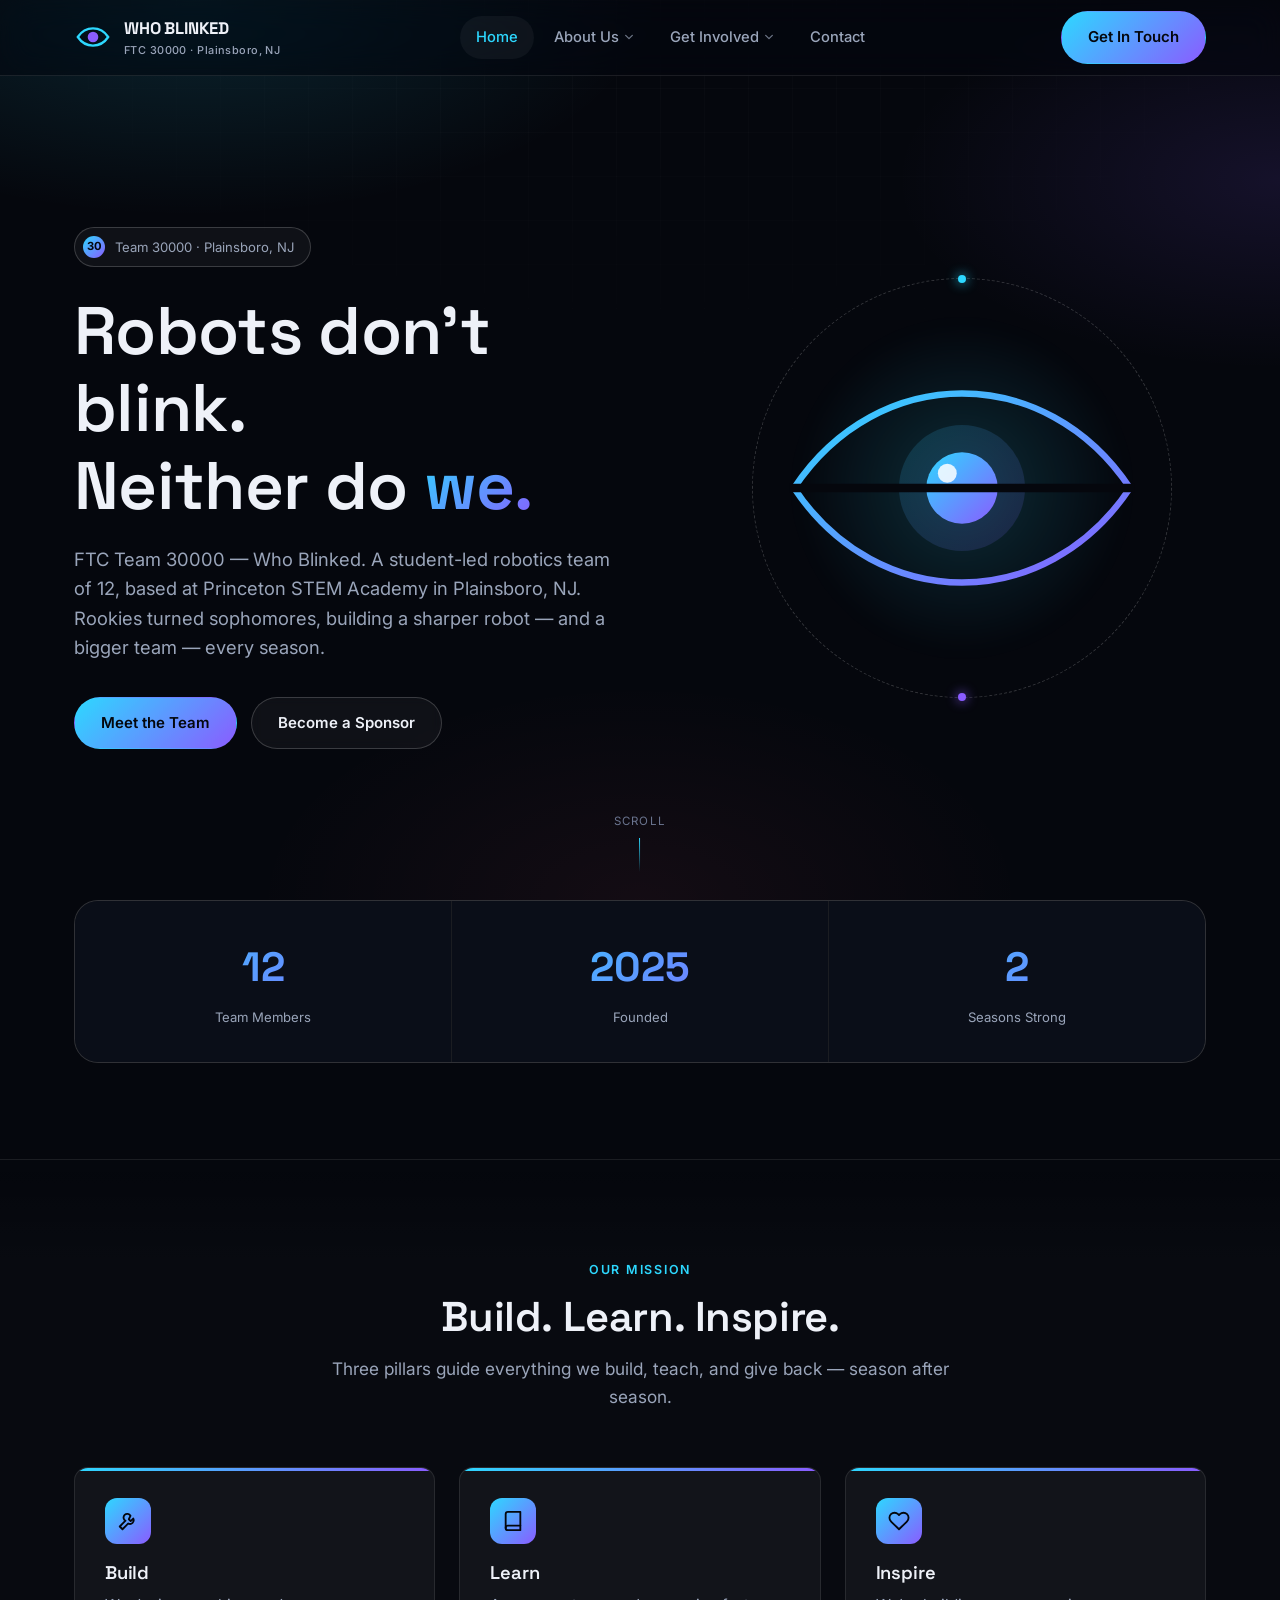
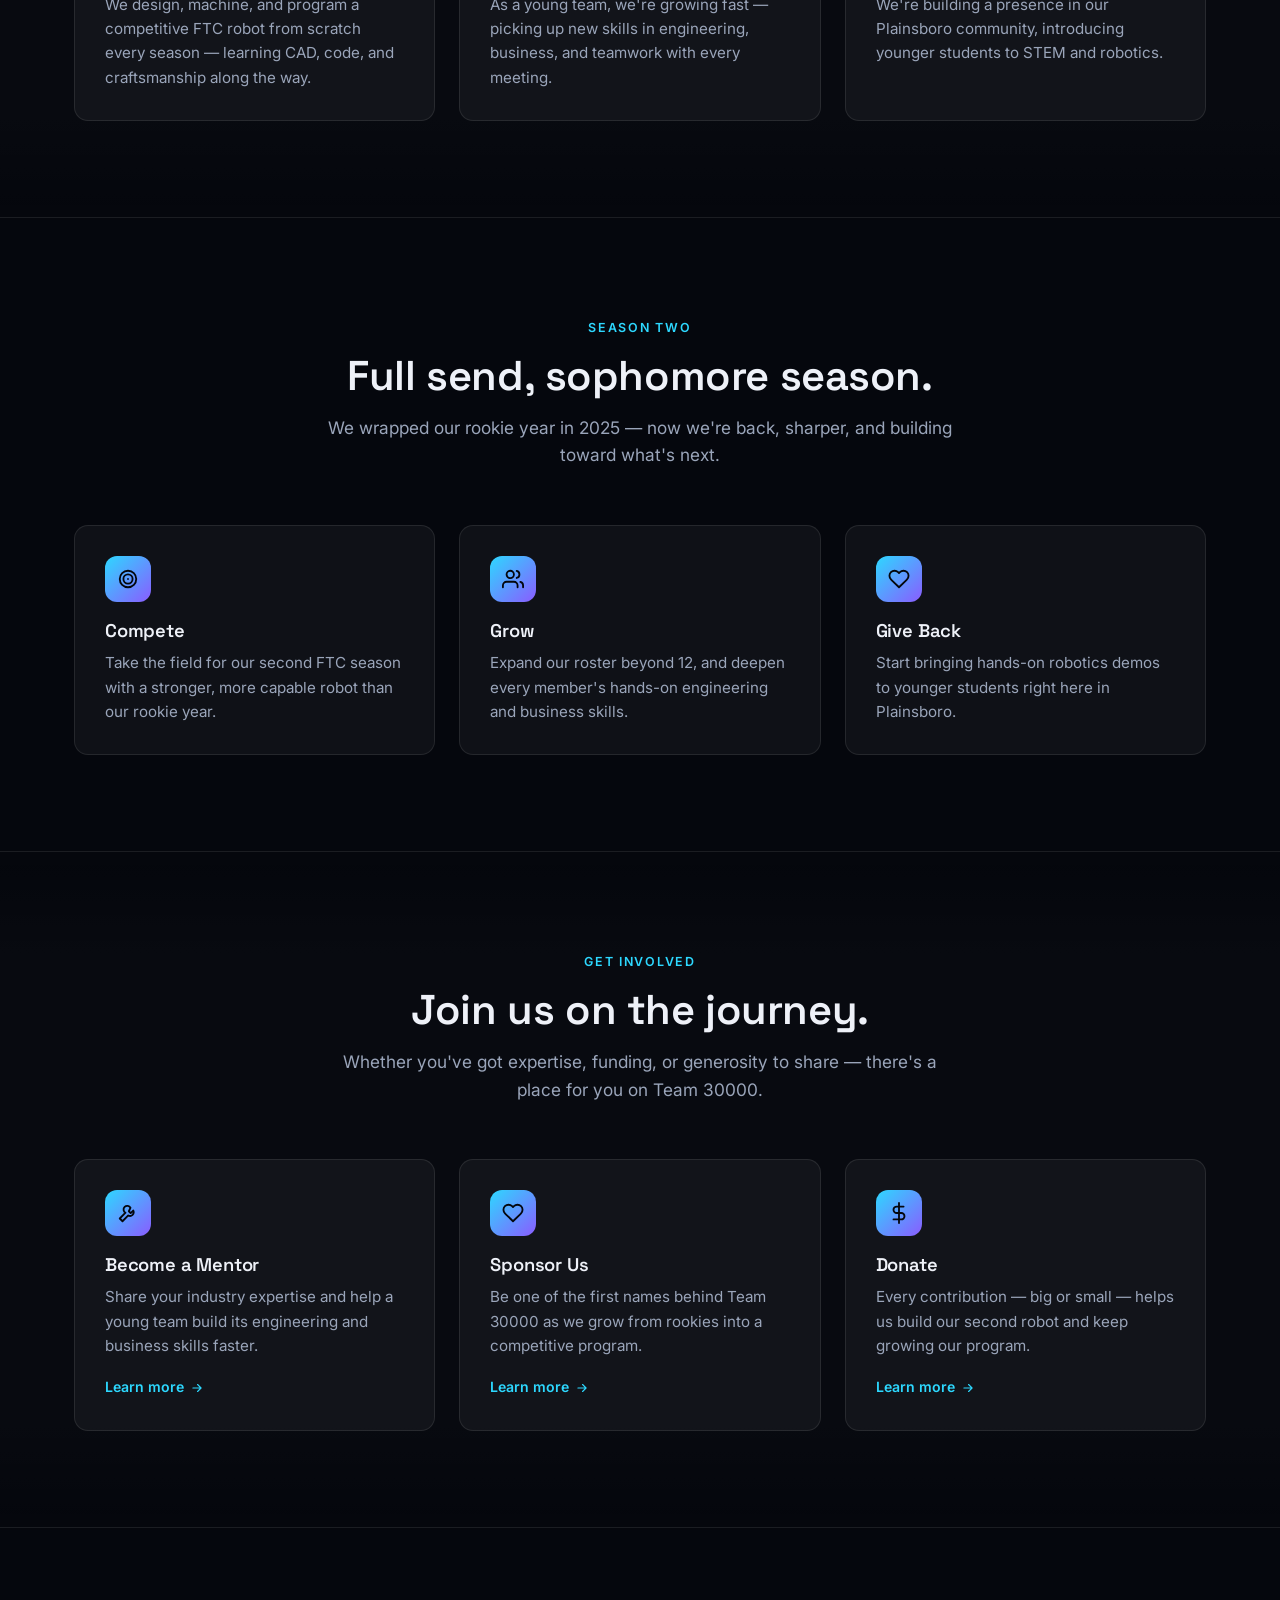
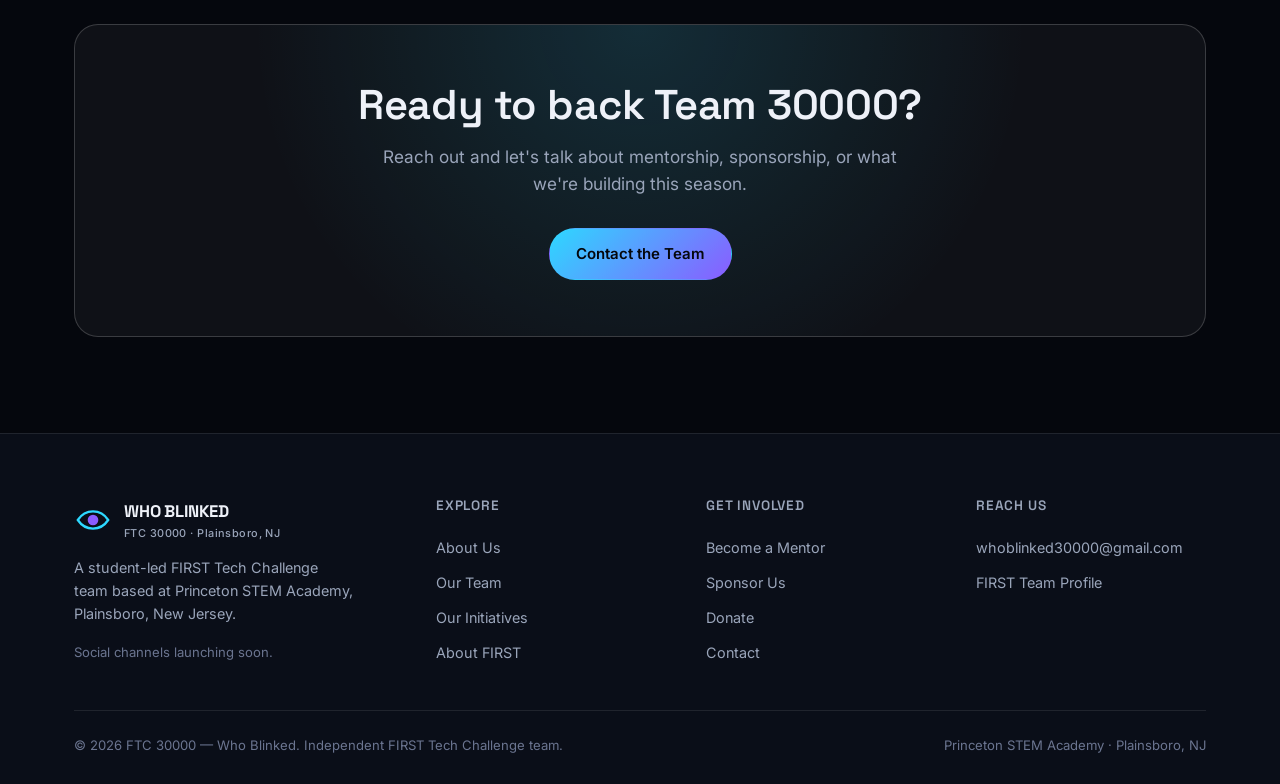
==== index.html @ 12fab6df "Build Who Blinked FTC 30000 team website Modern, dark-themed static site (plain HTML/CSS/JS) with a " ====
<!DOCTYPE html>
<html lang="en">
<head>
<meta charset="UTF-8">
<meta name="viewport" content="width=device-width, initial-scale=1.0">
<title>Who Blinked | FTC Team 30000</title>
<meta name="description" content="FTC 30000 Who Blinked is a student-led FIRST Tech Challenge robotics team of 12 students based at Princeton STEM Academy in Plainsboro, NJ.">
<link rel="icon" href="data:image/svg+xml,<svg xmlns=%22http://www.w3.org/2000/svg%22 viewBox=%220 0 100 100%22><circle cx=%2250%22 cy=%2250%22 r=%2248%22 fill=%22%2305070d%22/><path d=%22M10,50 C30,20 70,20 90,50 C70,80 30,80 10,50 Z%22 fill=%22none%22 stroke=%22%232dd8ff%22 stroke-width=%226%22/><circle cx=%2250%22 cy=%2250%22 r=%2214%22 fill=%22%238a5cff%22/></svg>">
<link rel="stylesheet" href="css/style.css">
</head>
<body>

<header class="site-header">
  <nav class="nav">
    <a href="index.html" class="brand">
      <svg class="brand-eye" viewBox="0 0 100 100" fill="none">
        <path d="M10,50 C30,20 70,20 90,50 C70,80 30,80 10,50 Z" style="stroke:var(--accent)" stroke-width="6"/>
        <circle cx="50" cy="50" r="14" style="fill:var(--accent-2)"/>
      </svg>
      <span>WHO BLINKED<small>FTC 30000 · Plainsboro, NJ</small></span>
    </a>

    <ul class="nav-links" id="navLinks">
      <li><a href="index.html" class="nav-link">Home</a></li>
      <li class="has-dropdown">
        <a href="about.html" class="nav-link">About Us
          <svg class="chev" viewBox="0 0 12 12" fill="none"><path d="M2 4l4 4 4-4" stroke="currentColor" stroke-width="1.5" stroke-linecap="round" stroke-linejoin="round"/></svg>
        </a>
        <div class="dropdown">
          <a href="team.html">Our Team</a>
          <a href="initiatives.html">Our Initiatives</a>
          <a href="first.html">About FIRST</a>
        </div>
      </li>
      <li class="has-dropdown">
        <button type="button" class="nav-link">Get Involved
          <svg class="chev" viewBox="0 0 12 12" fill="none"><path d="M2 4l4 4 4-4" stroke="currentColor" stroke-width="1.5" stroke-linecap="round" stroke-linejoin="round"/></svg>
        </button>
        <div class="dropdown">
          <a href="mentor.html">Become a Mentor</a>
          <a href="sponsor.html">Sponsor Us</a>
          <a href="donate.html">Donate</a>
        </div>
      </li>
      <li><a href="contact.html" class="nav-link">Contact</a></li>
    </ul>

    <div class="nav-cta">
      <a href="contact.html" class="btn btn-primary">Get In Touch</a>
    </div>

    <button class="nav-toggle" aria-label="Toggle menu"><span></span><span></span><span></span></button>
  </nav>
</header>

<main>

  <!-- HERO -->
  <section class="hero">
    <div class="container hero-grid">
      <div>
        <div class="hero-badge">
          <span class="dot">30</span>
          Team 30000 · Plainsboro, NJ
        </div>
        <h1 class="title">Robots don't blink.<br>Neither do <span class="text-gradient">we.</span></h1>
        <p class="lead">
          FTC Team 30000 — Who Blinked. A student-led robotics team of 12, based at Princeton STEM
          Academy in Plainsboro, NJ. Rookies turned sophomores, building a sharper robot — and a
          bigger team — every season.
        </p>
        <div class="btn-row">
          <a href="team.html" class="btn btn-primary">Meet the Team</a>
          <a href="sponsor.html" class="btn btn-outline">Become a Sponsor</a>
        </div>
      </div>

      <div class="hero-visual">
        <div class="eye-wrap">
          <div class="eye-glow"></div>
          <div class="eye-ring"></div>
          <svg class="eye-svg" viewBox="0 0 200 200">
            <defs>
              <linearGradient id="eyeGradHero" x1="0" y1="0" x2="1" y2="1">
                <stop offset="0%" stop-color="#2dd8ff"/>
                <stop offset="100%" stop-color="#8a5cff"/>
              </linearGradient>
            </defs>
            <path d="M20,100 C60,40 140,40 180,100 C140,160 60,160 20,100 Z" fill="none" stroke="url(#eyeGradHero)" stroke-width="3"/>
            <g class="eye-pupil">
              <circle cx="100" cy="100" r="30" fill="url(#eyeGradHero)" opacity="0.15"/>
              <circle cx="100" cy="100" r="17" fill="url(#eyeGradHero)"/>
              <circle cx="93" cy="93" r="4.5" fill="#fff" opacity="0.85"/>
            </g>
            <path class="eye-lid" d="M18,100 C58,100 142,100 182,100 C142,100 58,100 18,100 Z" fill="#05070d" stroke="#05070d" stroke-width="4"/>
          </svg>
        </div>
      </div>
    </div>

    <div class="scroll-cue"><span>Scroll</span><span class="line"></span></div>
  </section>

  <!-- STATS -->
  <section class="section" style="padding-top:0;">
    <div class="container reveal">
      <div class="stat-bar stat-bar-3">
        <div class="stat"><div class="num" data-count="12">0</div><div class="label">Team Members</div></div>
        <div class="stat"><div class="num">2025</div><div class="label">Founded</div></div>
        <div class="stat"><div class="num" data-count="2">0</div><div class="label">Seasons Strong</div></div>
      </div>
    </div>
  </section>

  <!-- MISSION -->
  <section class="section section-alt">
    <div class="container">
      <div class="section-head center reveal">
        <div class="eyebrow">Our Mission</div>
        <h2 class="title">Build. Learn. Inspire.</h2>
        <p class="lead">Three pillars guide everything we build, teach, and give back — season after season.</p>
      </div>

      <div class="grid grid-3">
        <div class="card pillar reveal">
          <div class="card-icon">
            <svg viewBox="0 0 24 24" fill="none"><path d="M14.7 6.3a4 4 0 10-5.4 5.4L3 18l3 3 6.3-6.3a4 4 0 005.4-5.4l-2.8 2.8-2-2z" stroke="currentColor" stroke-width="2" stroke-linejoin="round"/></svg>
          </div>
          <h3>Build</h3>
          <p>We design, machine, and program a competitive FTC robot from scratch every season — learning CAD, code, and craftsmanship along the way.</p>
        </div>

        <div class="card pillar reveal reveal-delay-1">
          <div class="card-icon">
            <svg viewBox="0 0 24 24" fill="none"><path d="M4 19.5A2.5 2.5 0 016.5 17H20" stroke="currentColor" stroke-width="2" stroke-linecap="round"/><path d="M6.5 2H20v20H6.5A2.5 2.5 0 014 19.5v-15A2.5 2.5 0 016.5 2z" stroke="currentColor" stroke-width="2" stroke-linejoin="round"/></svg>
          </div>
          <h3>Learn</h3>
          <p>As a young team, we're growing fast — picking up new skills in engineering, business, and teamwork with every meeting.</p>
        </div>

        <div class="card pillar reveal reveal-delay-2">
          <div class="card-icon">
            <svg viewBox="0 0 24 24" fill="none"><path d="M20.8 4.6a5.5 5.5 0 00-7.8 0L12 5.6l-1-1a5.5 5.5 0 00-7.8 7.8l1 1L12 21l7.8-7.6 1-1a5.5 5.5 0 000-7.8z" stroke="currentColor" stroke-width="2" stroke-linejoin="round"/></svg>
          </div>
          <h3>Inspire</h3>
          <p>We're building a presence in our Plainsboro community, introducing younger students to STEM and robotics.</p>
        </div>
      </div>
    </div>
  </section>

  <!-- SEASON GOALS -->
  <section class="section">
    <div class="container">
      <div class="section-head center reveal">
        <div class="eyebrow">Season Two</div>
        <h2 class="title">Full send, sophomore season.</h2>
        <p class="lead">We wrapped our rookie year in 2025 — now we're back, sharper, and building toward what's next.</p>
      </div>

      <div class="grid grid-3">
        <div class="card reveal">
          <div class="card-icon"><svg viewBox="0 0 24 24" fill="none"><circle cx="12" cy="12" r="9" stroke="currentColor" stroke-width="2"/><circle cx="12" cy="12" r="5" stroke="currentColor" stroke-width="2"/><circle cx="12" cy="12" r="1" fill="currentColor"/></svg></div>
          <h3>Compete</h3>
          <p>Take the field for our second FTC season with a stronger, more capable robot than our rookie year.</p>
        </div>
        <div class="card reveal reveal-delay-1">
          <div class="card-icon"><svg viewBox="0 0 24 24" fill="none"><path d="M17 21v-2a4 4 0 00-4-4H5a4 4 0 00-4 4v2" stroke="currentColor" stroke-width="2" stroke-linecap="round" stroke-linejoin="round"/><circle cx="9" cy="7" r="4" stroke="currentColor" stroke-width="2"/><path d="M23 21v-2a4 4 0 00-3-3.87" stroke="currentColor" stroke-width="2" stroke-linecap="round"/><path d="M16 3.13a4 4 0 010 7.75" stroke="currentColor" stroke-width="2" stroke-linecap="round"/></svg></div>
          <h3>Grow</h3>
          <p>Expand our roster beyond 12, and deepen every member's hands-on engineering and business skills.</p>
        </div>
        <div class="card reveal reveal-delay-2">
          <div class="card-icon"><svg viewBox="0 0 24 24" fill="none"><path d="M20.8 4.6a5.5 5.5 0 00-7.8 0L12 5.6l-1-1a5.5 5.5 0 00-7.8 7.8l1 1L12 21l7.8-7.6 1-1a5.5 5.5 0 000-7.8z" stroke="currentColor" stroke-width="2" stroke-linejoin="round"/></svg></div>
          <h3>Give Back</h3>
          <p>Start bringing hands-on robotics demos to younger students right here in Plainsboro.</p>
        </div>
      </div>
    </div>
  </section>

  <!-- GET INVOLVED -->
  <section class="section section-alt">
    <div class="container">
      <div class="section-head center reveal">
        <div class="eyebrow">Get Involved</div>
        <h2 class="title">Join us on the journey.</h2>
        <p class="lead">Whether you've got expertise, funding, or generosity to share — there's a place for you on Team 30000.</p>
      </div>

      <div class="grid grid-3">
        <a href="mentor.html" class="card reveal">
          <div class="card-icon">
            <svg viewBox="0 0 24 24" fill="none"><path d="M14.7 6.3a4 4 0 10-5.4 5.4L3 18l3 3 6.3-6.3a4 4 0 005.4-5.4l-2.8 2.8-2-2z" stroke="currentColor" stroke-width="2" stroke-linejoin="round"/></svg>
          </div>
          <h3>Become a Mentor</h3>
          <p>Share your industry expertise and help a young team build its engineering and business skills faster.</p>
          <span class="card-link">Learn more <svg viewBox="0 0 24 24" fill="none"><path d="M5 12h14M13 6l6 6-6 6" stroke="currentColor" stroke-width="2" stroke-linecap="round" stroke-linejoin="round"/></svg></span>
        </a>

        <a href="sponsor.html" class="card reveal reveal-delay-1">
          <div class="card-icon">
            <svg viewBox="0 0 24 24" fill="none"><path d="M20.8 4.6a5.5 5.5 0 00-7.8 0L12 5.6l-1-1a5.5 5.5 0 00-7.8 7.8l1 1L12 21l7.8-7.6 1-1a5.5 5.5 0 000-7.8z" stroke="currentColor" stroke-width="2" stroke-linejoin="round"/></svg>
          </div>
          <h3>Sponsor Us</h3>
          <p>Be one of the first names behind Team 30000 as we grow from rookies into a competitive program.</p>
          <span class="card-link">Learn more <svg viewBox="0 0 24 24" fill="none"><path d="M5 12h14M13 6l6 6-6 6" stroke="currentColor" stroke-width="2" stroke-linecap="round" stroke-linejoin="round"/></svg></span>
        </a>

        <a href="donate.html" class="card reveal reveal-delay-2">
          <div class="card-icon">
            <svg viewBox="0 0 24 24" fill="none"><line x1="12" y1="1" x2="12" y2="23" stroke="currentColor" stroke-width="2" stroke-linecap="round"/><path d="M17 5H9.5a3.5 3.5 0 000 7h5a3.5 3.5 0 010 7H6" stroke="currentColor" stroke-width="2" stroke-linecap="round"/></svg>
          </div>
          <h3>Donate</h3>
          <p>Every contribution — big or small — helps us build our second robot and keep growing our program.</p>
          <span class="card-link">Learn more <svg viewBox="0 0 24 24" fill="none"><path d="M5 12h14M13 6l6 6-6 6" stroke="currentColor" stroke-width="2" stroke-linecap="round" stroke-linejoin="round"/></svg></span>
        </a>
      </div>
    </div>
  </section>

  <!-- CTA -->
  <section class="section">
    <div class="container">
      <div class="cta-banner reveal">
        <h2 class="title" style="margin-bottom:14px;">Ready to back Team 30000?</h2>
        <p class="lead" style="margin-inline:auto; margin-bottom:30px; max-width:520px;">Reach out and let's talk about mentorship, sponsorship, or what we're building this season.</p>
        <div class="btn-row" style="justify-content:center;">
          <a href="contact.html" class="btn btn-primary">Contact the Team</a>
        </div>
      </div>
    </div>
  </section>

</main>

<footer class="site-footer">
  <div class="container">
    <div class="footer-grid">
      <div class="footer-brand">
        <a href="index.html" class="brand">
          <svg class="brand-eye" viewBox="0 0 100 100" fill="none">
            <path d="M10,50 C30,20 70,20 90,50 C70,80 30,80 10,50 Z" style="stroke:var(--accent)" stroke-width="6"/>
            <circle cx="50" cy="50" r="14" style="fill:var(--accent-2)"/>
          </svg>
          <span>WHO BLINKED<small>FTC 30000 · Plainsboro, NJ</small></span>
        </a>
        <p>A student-led FIRST Tech Challenge team based at Princeton STEM Academy, Plainsboro, New Jersey.</p>
        <p style="font-size:0.82rem; color:var(--text-dimmer); margin-top:16px;">Social channels launching soon.</p>
      </div>

      <div class="footer-col">
        <h4>Explore</h4>
        <a href="about.html">About Us</a>
        <a href="team.html">Our Team</a>
        <a href="initiatives.html">Our Initiatives</a>
        <a href="first.html">About FIRST</a>
      </div>

      <div class="footer-col">
        <h4>Get Involved</h4>
        <a href="mentor.html">Become a Mentor</a>
        <a href="sponsor.html">Sponsor Us</a>
        <a href="donate.html">Donate</a>
        <a href="contact.html">Contact</a>
      </div>

      <div class="footer-col">
        <h4>Reach Us</h4>
        <a href="mailto:whoblinked30000@gmail.com">whoblinked30000@gmail.com</a>
        <a href="https://ftc-events.firstinspires.org/team/30000" target="_blank" rel="noopener">FIRST Team Profile</a>
      </div>
    </div>

    <div class="footer-bottom">
      <span>© 2026 FTC 30000 — Who Blinked. Independent FIRST Tech Challenge team.</span>
      <span>Princeton STEM Academy · Plainsboro, NJ</span>
    </div>
  </div>
</footer>

<button class="to-top" aria-label="Back to top">
  <svg viewBox="0 0 24 24" fill="none"><path d="M12 19V5M5 12l7-7 7 7" stroke="currentColor" stroke-width="2" stroke-linecap="round" stroke-linejoin="round"/></svg>
</button>

<script src="js/main.js"></script>
</body>
</html>
---- css/style.css ----
/* ==========================================================================
   FTC 14481 — Don't Blink
   Design system: dark, bold, techy
   ========================================================================== */

@import url('https://fonts.googleapis.com/css2?family=Space+Grotesk:wght@500;600;700&family=Inter:wght@400;500;600;700&display=swap');

:root {
  --bg: #05070d;
  --bg-alt: #0a0e18;
  --surface: rgba(255, 255, 255, 0.045);
  --surface-strong: rgba(255, 255, 255, 0.08);
  --border: rgba(255, 255, 255, 0.09);
  --border-strong: rgba(255, 255, 255, 0.18);

  --text: #eef1f8;
  --text-dim: #9aa5ba;
  --text-dimmer: #6b7590;

  --accent: #2dd8ff;
  --accent-2: #8a5cff;
  --accent-warm: #ff5f7e;
  --accent-gold: #ffb84d;

  --gradient: linear-gradient(135deg, var(--accent) 0%, var(--accent-2) 100%);
  --gradient-warm: linear-gradient(135deg, var(--accent-warm), var(--accent-gold));

  --radius-sm: 8px;
  --radius: 14px;
  --radius-lg: 24px;

  --shadow-glow: 0 0 40px rgba(45, 216, 255, 0.15);
  --shadow-card: 0 10px 30px rgba(0, 0, 0, 0.35);

  --ease: cubic-bezier(0.22, 1, 0.36, 1);
  --header-h: 76px;
}

* {
  box-sizing: border-box;
  margin: 0;
  padding: 0;
}

html {
  scroll-behavior: smooth;
  scroll-padding-top: var(--header-h);
}

body {
  background: var(--bg);
  color: var(--text);
  font-family: 'Inter', system-ui, -apple-system, sans-serif;
  line-height: 1.6;
  -webkit-font-smoothing: antialiased;
  overflow-x: hidden;
}

/* background texture */
body::before {
  content: '';
  position: fixed;
  inset: 0;
  z-index: -2;
  background:
    radial-gradient(ellipse 60% 40% at 15% 0%, rgba(45, 216, 255, 0.14), transparent 60%),
    radial-gradient(ellipse 50% 35% at 100% 20%, rgba(138, 92, 255, 0.12), transparent 60%),
    radial-gradient(ellipse 50% 40% at 50% 100%, rgba(255, 95, 126, 0.06), transparent 60%),
    var(--bg);
}

body::after {
  content: '';
  position: fixed;
  inset: 0;
  z-index: -1;
  pointer-events: none;
  background-image:
    linear-gradient(rgba(255, 255, 255, 0.025) 1px, transparent 1px),
    linear-gradient(90deg, rgba(255, 255, 255, 0.025) 1px, transparent 1px);
  background-size: 44px 44px;
  mask-image: radial-gradient(ellipse 80% 60% at 50% 0%, black, transparent 75%);
}

h1, h2, h3, h4 {
  font-family: 'Space Grotesk', system-ui, sans-serif;
  font-weight: 600;
  line-height: 1.15;
  letter-spacing: -0.01em;
}

a { color: inherit; text-decoration: none; }
ul { list-style: none; }
img, svg { display: block; max-width: 100%; }

.container {
  width: 100%;
  max-width: 1180px;
  margin-inline: auto;
  padding-inline: 24px;
}

.section {
  padding: 96px 0;
  position: relative;
}

.section-alt {
  background: linear-gradient(180deg, transparent, rgba(255, 255, 255, 0.015) 15%, rgba(255, 255, 255, 0.015) 85%, transparent);
  border-block: 1px solid var(--border);
}

.section-head {
  max-width: 640px;
  margin-bottom: 56px;
}

.section-head.center { margin-inline: auto; text-align: center; }

.eyebrow {
  display: inline-flex;
  align-items: center;
  gap: 8px;
  font-size: 0.78rem;
  font-weight: 600;
  letter-spacing: 0.14em;
  text-transform: uppercase;
  color: var(--accent);
  margin-bottom: 14px;
}

.eyebrow::before {
  content: '';
  width: 22px;
  height: 2px;
  background: var(--gradient);
  border-radius: 2px;
}

.section-head.center .eyebrow::before { display: none; }

h2.title { font-size: clamp(1.8rem, 3.4vw, 2.6rem); }
h1.title { font-size: clamp(2.4rem, 6vw, 4.2rem); }

.lead {
  color: var(--text-dim);
  font-size: 1.08rem;
  margin-top: 14px;
}

.text-gradient {
  background: var(--gradient);
  -webkit-background-clip: text;
  background-clip: text;
  color: transparent;
}

/* ---------- buttons ---------- */
.btn {
  display: inline-flex;
  align-items: center;
  gap: 8px;
  padding: 13px 26px;
  border-radius: 999px;
  font-weight: 600;
  font-size: 0.94rem;
  border: 1px solid transparent;
  cursor: pointer;
  transition: transform 0.25s var(--ease), box-shadow 0.25s var(--ease), border-color 0.25s var(--ease), background 0.25s var(--ease);
  white-space: nowrap;
}

.btn-primary {
  background: var(--gradient);
  color: #04070d;
}

.btn-primary:hover { transform: translateY(-2px); box-shadow: 0 10px 30px rgba(45, 216, 255, 0.28); }

.btn-outline {
  background: var(--surface);
  border-color: var(--border-strong);
  color: var(--text);
  backdrop-filter: blur(6px);
}

.btn-outline:hover { border-color: var(--accent); transform: translateY(-2px); color: var(--accent); }

.btn-block { width: 100%; justify-content: center; }

.btn-row { display: flex; flex-wrap: wrap; gap: 14px; }

/* ---------- header / nav ---------- */
.site-header {
  position: fixed;
  inset-inline: 0;
  top: 0;
  z-index: 100;
  height: var(--header-h);
  display: flex;
  align-items: center;
  background: rgba(5, 7, 13, 0.55);
  backdrop-filter: blur(16px) saturate(140%);
  border-bottom: 1px solid var(--border);
  transition: background 0.3s var(--ease), border-color 0.3s var(--ease);
}

.nav {
  width: 100%;
  max-width: 1180px;
  margin-inline: auto;
  padding-inline: 24px;
  display: flex;
  align-items: center;
  justify-content: space-between;
  gap: 20px;
}

.brand {
  display: flex;
  align-items: center;
  gap: 12px;
  font-family: 'Space Grotesk', sans-serif;
  font-weight: 700;
  font-size: 1.05rem;
  letter-spacing: -0.01em;
  flex-shrink: 0;
}

.brand small {
  display: block;
  font-family: 'Inter', sans-serif;
  font-weight: 500;
  font-size: 0.68rem;
  color: var(--text-dim);
  letter-spacing: 0.04em;
}

.brand-eye {
  width: 38px;
  height: 38px;
  flex-shrink: 0;
}

.nav-links {
  display: flex;
  align-items: center;
  gap: 4px;
}

.nav-links > li { position: relative; }

.nav-link {
  display: flex;
  align-items: center;
  gap: 5px;
  padding: 10px 16px;
  border-radius: 999px;
  font-size: 0.92rem;
  font-weight: 500;
  font-family: inherit;
  color: var(--text-dim);
  background: none;
  border: none;
  appearance: none;
  cursor: pointer;
  transition: color 0.2s, background 0.2s;
}

.nav-link:hover, .nav-link.active { color: var(--text); background: var(--surface); }
.nav-link.active { color: var(--accent); }

.nav-link .chev { width: 10px; height: 10px; transition: transform 0.25s var(--ease); opacity: 0.7; }

.has-dropdown:hover .chev { transform: rotate(180deg); }

.dropdown {
  position: absolute;
  top: calc(100% + 10px);
  left: 0;
  min-width: 220px;
  background: rgba(10, 14, 24, 0.92);
  backdrop-filter: blur(18px);
  border: 1px solid var(--border-strong);
  border-radius: var(--radius);
  padding: 8px;
  box-shadow: var(--shadow-card);
  opacity: 0;
  visibility: hidden;
  transform: translateY(6px);
  transition: all 0.22s var(--ease);
}

.has-dropdown:hover .dropdown,
.has-dropdown:focus-within .dropdown {
  opacity: 1;
  visibility: visible;
  transform: translateY(0);
}

.dropdown a {
  display: block;
  padding: 10px 14px;
  border-radius: var(--radius-sm);
  font-size: 0.9rem;
  color: var(--text-dim);
  transition: background 0.2s, color 0.2s;
}

.dropdown a:hover { background: var(--surface-strong); color: var(--accent); }

.nav-cta { display: flex; align-items: center; gap: 12px; }

.nav-toggle {
  display: none;
  width: 42px;
  height: 42px;
  border-radius: 10px;
  background: var(--surface);
  border: 1px solid var(--border);
  align-items: center;
  justify-content: center;
  cursor: pointer;
  flex-direction: column;
  gap: 5px;
}

.nav-toggle span {
  width: 18px;
  height: 2px;
  background: var(--text);
  border-radius: 2px;
  transition: transform 0.25s var(--ease), opacity 0.25s var(--ease);
}

.nav-toggle.open span:nth-child(1) { transform: translateY(7px) rotate(45deg); }
.nav-toggle.open span:nth-child(2) { opacity: 0; }
.nav-toggle.open span:nth-child(3) { transform: translateY(-7px) rotate(-45deg); }

/* mobile nav */
@media (max-width: 860px) {
  .nav-toggle { display: flex; }
  .nav-links {
    position: fixed;
    top: var(--header-h);
    left: 0;
    right: 0;
    bottom: 0;
    flex-direction: column;
    align-items: stretch;
    gap: 2px;
    background: rgba(5, 7, 13, 0.98);
    backdrop-filter: blur(20px);
    padding: 18px;
    overflow-y: auto;
    transform: translateX(100%);
    transition: transform 0.35s var(--ease);
  }
  .nav-links.open { transform: translateX(0); }
  .nav-link { padding: 14px 16px; width: 100%; }
  .has-dropdown .dropdown {
    position: static;
    opacity: 1;
    visibility: visible;
    transform: none;
    display: none;
    background: rgba(255, 255, 255, 0.03);
    box-shadow: none;
    margin-top: 2px;
  }
  .has-dropdown.dropdown-open .dropdown { display: block; }
  .has-dropdown.dropdown-open .chev { transform: rotate(180deg); }
  .nav-cta { display: none; }
}

/* ---------- hero ---------- */
.hero {
  min-height: 100vh;
  display: flex;
  align-items: center;
  padding-top: var(--header-h);
  position: relative;
}

.hero-grid {
  display: grid;
  grid-template-columns: 1.1fr 0.9fr;
  gap: 48px;
  align-items: center;
}

.hero-badge {
  display: inline-flex;
  align-items: center;
  gap: 10px;
  padding: 8px 16px 8px 8px;
  border-radius: 999px;
  background: var(--surface);
  border: 1px solid var(--border-strong);
  font-size: 0.82rem;
  color: var(--text-dim);
  margin-bottom: 26px;
}

.hero-badge .dot {
  width: 22px;
  height: 22px;
  border-radius: 50%;
  background: var(--gradient);
  display: flex;
  align-items: center;
  justify-content: center;
  font-size: 0.7rem;
  font-weight: 700;
  color: #04070d;
}

.hero h1 { margin-bottom: 20px; }

.hero .lead { font-size: 1.15rem; max-width: 540px; }

.hero .btn-row { margin-top: 34px; }

.hero-visual {
  position: relative;
  display: flex;
  align-items: center;
  justify-content: center;
}

.eye-wrap {
  position: relative;
  width: min(100%, 420px);
  aspect-ratio: 1;
}

.eye-ring {
  position: absolute;
  inset: 0;
  border-radius: 50%;
  border: 1px dashed var(--border-strong);
  animation: spin 40s linear infinite;
}

.eye-ring::before, .eye-ring::after {
  content: '';
  position: absolute;
  width: 8px;
  height: 8px;
  border-radius: 50%;
  background: var(--accent);
  box-shadow: 0 0 12px var(--accent);
}
.eye-ring::before { top: -4px; left: 50%; transform: translateX(-50%); }
.eye-ring::after { bottom: -4px; left: 50%; transform: translateX(-50%); background: var(--accent-2); box-shadow: 0 0 12px var(--accent-2); }

@keyframes spin { to { transform: rotate(360deg); } }

.eye-glow {
  position: absolute;
  inset: 10%;
  border-radius: 50%;
  background: radial-gradient(circle, rgba(45, 216, 255, 0.18), transparent 70%);
  filter: blur(10px);
}

.eye-svg { position: absolute; inset: 0; }

.eye-lid {
  transform-box: fill-box;
  transform-origin: 50% 50%;
  animation: blink 5.5s ease-in-out infinite;
}

@keyframes blink {
  0%, 92%, 100% { transform: scaleY(0.02); }
  95% { transform: scaleY(1); }
  97% { transform: scaleY(1); }
  98.5% { transform: scaleY(0.02); }
}

.eye-pupil { animation: look 9s ease-in-out infinite; }

@keyframes look {
  0%, 100% { transform: translateX(0); }
  25% { transform: translateX(10px); }
  50% { transform: translateX(-8px); }
  75% { transform: translateX(4px); }
}

.scroll-cue {
  position: absolute;
  bottom: 28px;
  left: 50%;
  transform: translateX(-50%);
  display: flex;
  flex-direction: column;
  align-items: center;
  gap: 8px;
  font-size: 0.72rem;
  letter-spacing: 0.1em;
  color: var(--text-dimmer);
  text-transform: uppercase;
}

.scroll-cue .line {
  width: 1px;
  height: 34px;
  background: linear-gradient(var(--accent), transparent);
  animation: scrolldown 1.8s ease-in-out infinite;
}

@keyframes scrolldown {
  0% { opacity: 0; transform: scaleY(0); transform-origin: top; }
  50% { opacity: 1; transform: scaleY(1); transform-origin: top; }
  100% { opacity: 0; transform: scaleY(1); transform-origin: bottom; }
}

/* ---------- stats ---------- */
.stat-bar {
  display: grid;
  grid-template-columns: repeat(4, 1fr);
  gap: 1px;
  background: var(--border);
  border: 1px solid var(--border);
  border-radius: var(--radius-lg);
  overflow: hidden;
}

.stat-bar-3 { grid-template-columns: repeat(3, 1fr); }

.stat {
  background: var(--bg-alt);
  padding: 34px 20px;
  text-align: center;
}

.stat .num {
  font-family: 'Space Grotesk', sans-serif;
  font-size: clamp(1.8rem, 3.2vw, 2.6rem);
  font-weight: 700;
  background: var(--gradient);
  -webkit-background-clip: text;
  background-clip: text;
  color: transparent;
}

.stat .label {
  margin-top: 6px;
  font-size: 0.82rem;
  color: var(--text-dim);
}

/* ---------- cards ---------- */
.grid { display: grid; gap: 24px; }
.grid-3 { grid-template-columns: repeat(3, 1fr); }
.grid-2 { grid-template-columns: repeat(2, 1fr); }
.grid-4 { grid-template-columns: repeat(4, 1fr); }

.card {
  background: var(--surface);
  border: 1px solid var(--border);
  border-radius: var(--radius);
  padding: 30px;
  position: relative;
  transition: transform 0.3s var(--ease), border-color 0.3s var(--ease), background 0.3s var(--ease);
}

.card:hover {
  transform: translateY(-4px);
  border-color: var(--border-strong);
  background: var(--surface-strong);
}

.card-icon {
  width: 46px;
  height: 46px;
  border-radius: 12px;
  display: flex;
  align-items: center;
  justify-content: center;
  background: var(--gradient);
  margin-bottom: 18px;
  color: #04070d;
}

.card-icon svg { width: 22px; height: 22px; }

.card h3 { font-size: 1.15rem; margin-bottom: 10px; }
.card p { color: var(--text-dim); font-size: 0.95rem; }

.card-link {
  display: inline-flex;
  align-items: center;
  gap: 6px;
  margin-top: 18px;
  font-size: 0.88rem;
  font-weight: 600;
  color: var(--accent);
}

.card-link svg { width: 14px; height: 14px; transition: transform 0.2s var(--ease); }
.card:hover .card-link svg { transform: translateX(4px); }

/* pillar cards with accent border top */
.pillar {
  overflow: hidden;
}

.pillar::before {
  content: '';
  position: absolute;
  top: 0;
  left: 0;
  right: 0;
  height: 3px;
  background: var(--gradient);
}

/* ---------- achievements ---------- */
.timeline { display: flex; flex-direction: column; gap: 2px; }

.tl-item {
  display: grid;
  grid-template-columns: 90px 24px 1fr;
  gap: 18px;
  padding: 18px 6px;
  border-bottom: 1px solid var(--border);
  align-items: center;
}

.tl-item:last-child { border-bottom: none; }

.tl-year {
  font-family: 'Space Grotesk', sans-serif;
  font-weight: 700;
  color: var(--accent);
}

.tl-dot {
  width: 10px;
  height: 10px;
  border-radius: 50%;
  background: var(--gradient);
  justify-self: center;
  box-shadow: 0 0 10px var(--accent);
}

.tl-text { color: var(--text-dim); }
.tl-text strong { color: var(--text); font-weight: 600; }

/* ---------- badges ---------- */
.badge {
  display: inline-block;
  padding: 5px 12px;
  border-radius: 999px;
  font-size: 0.72rem;
  font-weight: 600;
  letter-spacing: 0.03em;
  background: var(--surface-strong);
  border: 1px solid var(--border-strong);
  color: var(--accent);
}

/* ---------- team roster ---------- */
.member-card {
  background: var(--surface);
  border: 1px solid var(--border);
  border-radius: var(--radius);
  padding: 24px;
  text-align: center;
  transition: transform 0.3s var(--ease), border-color 0.3s var(--ease);
}

.member-card:hover { transform: translateY(-4px); border-color: var(--accent); }

.avatar {
  width: 68px;
  height: 68px;
  border-radius: 50%;
  margin: 0 auto 16px;
  display: flex;
  align-items: center;
  justify-content: center;
  font-family: 'Space Grotesk', sans-serif;
  font-weight: 700;
  font-size: 1.15rem;
  background: var(--gradient);
  color: #04070d;
}

.member-card h4 { font-size: 1rem; margin-bottom: 4px; }
.member-role { color: var(--accent); font-size: 0.78rem; font-weight: 600; text-transform: uppercase; letter-spacing: 0.04em; margin-bottom: 6px; }
.member-meta { color: var(--text-dim); font-size: 0.84rem; margin-bottom: 10px; }
.member-goal { font-size: 0.85rem; color: var(--text-dim); font-style: italic; border-top: 1px solid var(--border); padding-top: 10px; margin-top: 10px; }

.roster-group { margin-bottom: 60px; }
.roster-group h3 {
  display: flex;
  align-items: center;
  gap: 12px;
  font-size: 1.3rem;
  margin-bottom: 26px;
}
.roster-group h3::after {
  content: '';
  flex: 1;
  height: 1px;
  background: var(--border);
}

/* ---------- CTA banner ---------- */
.cta-banner {
  background: var(--surface);
  border: 1px solid var(--border-strong);
  border-radius: var(--radius-lg);
  padding: 56px;
  text-align: center;
  position: relative;
  overflow: hidden;
}

.cta-banner::before {
  content: '';
  position: absolute;
  inset: 0;
  background: radial-gradient(circle at 50% 0%, rgba(45, 216, 255, 0.14), transparent 60%);
}

.cta-banner > * { position: relative; }

/* ---------- footer ---------- */
.site-footer {
  border-top: 1px solid var(--border);
  padding: 64px 0 28px;
  background: var(--bg-alt);
}

.footer-grid {
  display: grid;
  grid-template-columns: 1.4fr 1fr 1fr 1fr;
  gap: 40px;
  padding-bottom: 40px;
}

.footer-brand p { color: var(--text-dim); font-size: 0.9rem; margin-top: 14px; max-width: 280px; }

.footer-col h4 { font-size: 0.85rem; text-transform: uppercase; letter-spacing: 0.06em; color: var(--text-dim); margin-bottom: 16px; }
.footer-col a { display: block; padding: 6px 0; font-size: 0.9rem; color: var(--text-dim); transition: color 0.2s, transform 0.2s; }
.footer-col a:hover { color: var(--accent); transform: translateX(3px); }

.social-row { display: flex; gap: 10px; margin-top: 18px; }
.social-row a {
  width: 38px;
  height: 38px;
  border-radius: 50%;
  border: 1px solid var(--border-strong);
  display: flex;
  align-items: center;
  justify-content: center;
  transition: border-color 0.2s, color 0.2s, transform 0.2s;
}
.social-row a:hover { border-color: var(--accent); color: var(--accent); transform: translateY(-3px); }
.social-row svg { width: 16px; height: 16px; }

.footer-bottom {
  border-top: 1px solid var(--border);
  padding-top: 24px;
  display: flex;
  justify-content: space-between;
  align-items: center;
  flex-wrap: wrap;
  gap: 12px;
  font-size: 0.82rem;
  color: var(--text-dimmer);
}

/* ---------- back to top ---------- */
.to-top {
  position: fixed;
  bottom: 28px;
  right: 28px;
  width: 46px;
  height: 46px;
  border-radius: 50%;
  background: var(--surface-strong);
  border: 1px solid var(--border-strong);
  backdrop-filter: blur(10px);
  display: flex;
  align-items: center;
  justify-content: center;
  cursor: pointer;
  opacity: 0;
  visibility: hidden;
  transform: translateY(10px);
  transition: all 0.3s var(--ease);
  z-index: 90;
}
.to-top.show { opacity: 1; visibility: visible; transform: translateY(0); }
.to-top:hover { border-color: var(--accent); color: var(--accent); }
.to-top svg { width: 18px; height: 18px; }

/* ---------- page hero (non-home pages) ---------- */
.page-hero {
  padding: calc(var(--header-h) + 72px) 0 64px;
  position: relative;
}

.breadcrumb {
  display: flex;
  align-items: center;
  gap: 8px;
  font-size: 0.85rem;
  color: var(--text-dimmer);
  margin-bottom: 18px;
}
.breadcrumb a:hover { color: var(--accent); }

/* ---------- reveal on scroll ---------- */
.reveal {
  opacity: 0;
  transform: translateY(24px);
  transition: opacity 0.7s var(--ease), transform 0.7s var(--ease);
}
.reveal.in { opacity: 1; transform: translateY(0); }
.reveal-delay-1 { transition-delay: 0.08s; }
.reveal-delay-2 { transition-delay: 0.16s; }
.reveal-delay-3 { transition-delay: 0.24s; }

/* ---------- misc content pages ---------- */
.prose { color: var(--text-dim); font-size: 1.02rem; max-width: 760px; }
.prose p { margin-bottom: 18px; }
.prose strong { color: var(--text); }

.info-panel {
  background: var(--surface);
  border: 1px solid var(--border);
  border-radius: var(--radius);
  padding: 28px;
}

.two-col {
  display: grid;
  grid-template-columns: 1.3fr 1fr;
  gap: 48px;
  align-items: start;
}

.divider { height: 1px; background: var(--border); margin: 56px 0; }

.logo-cloud {
  display: grid;
  grid-template-columns: repeat(6, 1fr);
  gap: 16px;
}

.logo-slot {
  aspect-ratio: 16/9;
  border: 1px dashed var(--border-strong);
  border-radius: var(--radius-sm);
  display: flex;
  align-items: center;
  justify-content: center;
  color: var(--text-dimmer);
  font-size: 0.7rem;
  text-align: center;
  padding: 8px;
}

.form-embed {
  border: 1px solid var(--border);
  border-radius: var(--radius);
  overflow: hidden;
  background: var(--surface);
  min-height: 640px;
}
.form-embed iframe { width: 100%; height: 100%; min-height: 640px; border: none; }

.contact-tiles { display: grid; grid-template-columns: repeat(3, 1fr); gap: 20px; margin-bottom: 48px; }

.tag-list { display: flex; flex-wrap: wrap; gap: 10px; margin-top: 18px; }

/* ---------- responsive ---------- */
@media (max-width: 980px) {
  .hero-grid { grid-template-columns: 1fr; text-align: center; }
  .hero .lead { margin-inline: auto; }
  .hero-visual { order: -1; max-width: 320px; margin-inline: auto; }
  .btn-row { justify-content: center; }
  .footer-grid { grid-template-columns: 1fr 1fr; }
  .two-col { grid-template-columns: 1fr; }
  .contact-tiles { grid-template-columns: 1fr; }
}

@media (max-width: 760px) {
  .grid-3, .grid-4 { grid-template-columns: 1fr 1fr; }
  .stat-bar { grid-template-columns: repeat(2, 1fr); }
  .logo-cloud { grid-template-columns: repeat(3, 1fr); }
  .section { padding: 64px 0; }
  .cta-banner { padding: 40px 24px; }
}

@media (max-width: 560px) {
  .grid-3, .grid-4, .grid-2 { grid-template-columns: 1fr; }
  .footer-grid { grid-template-columns: 1fr; gap: 32px; }
  .footer-bottom { flex-direction: column; align-items: flex-start; }
  .tl-item { grid-template-columns: 60px 16px 1fr; gap: 10px; }
}
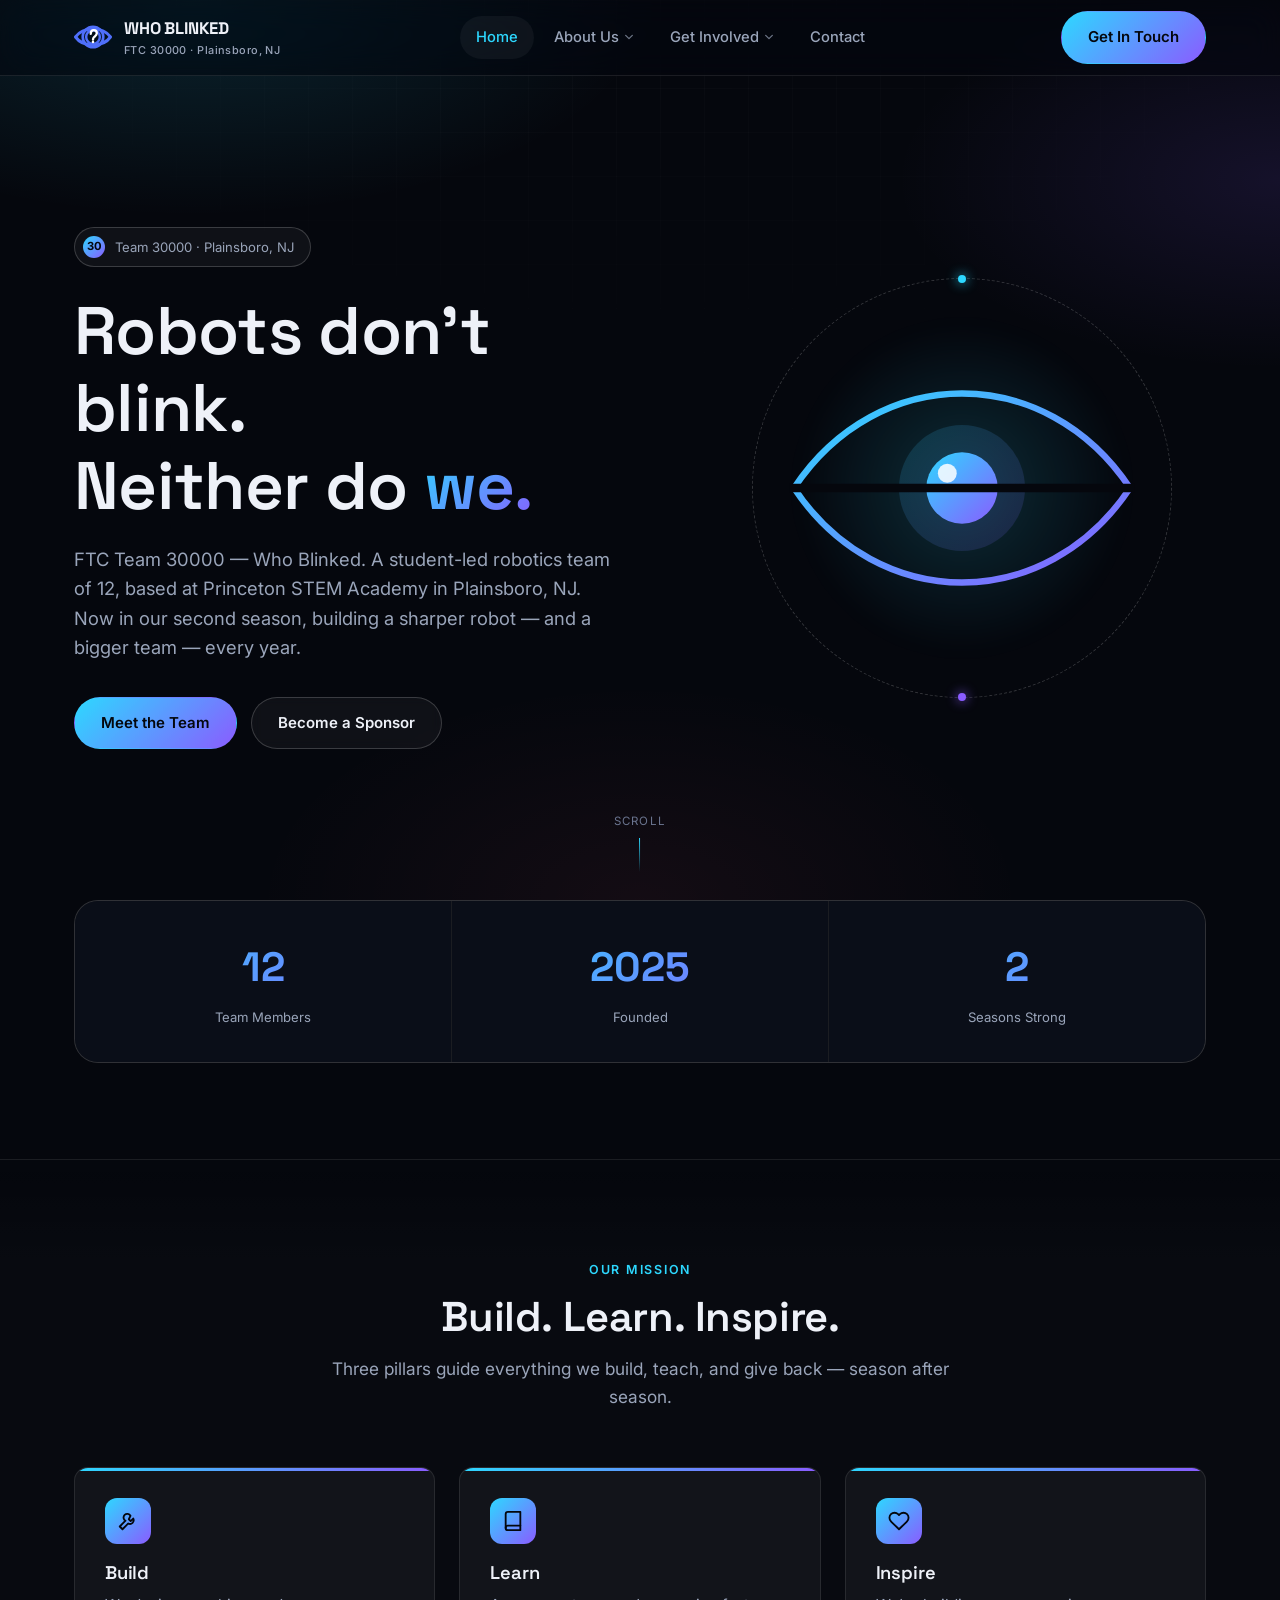
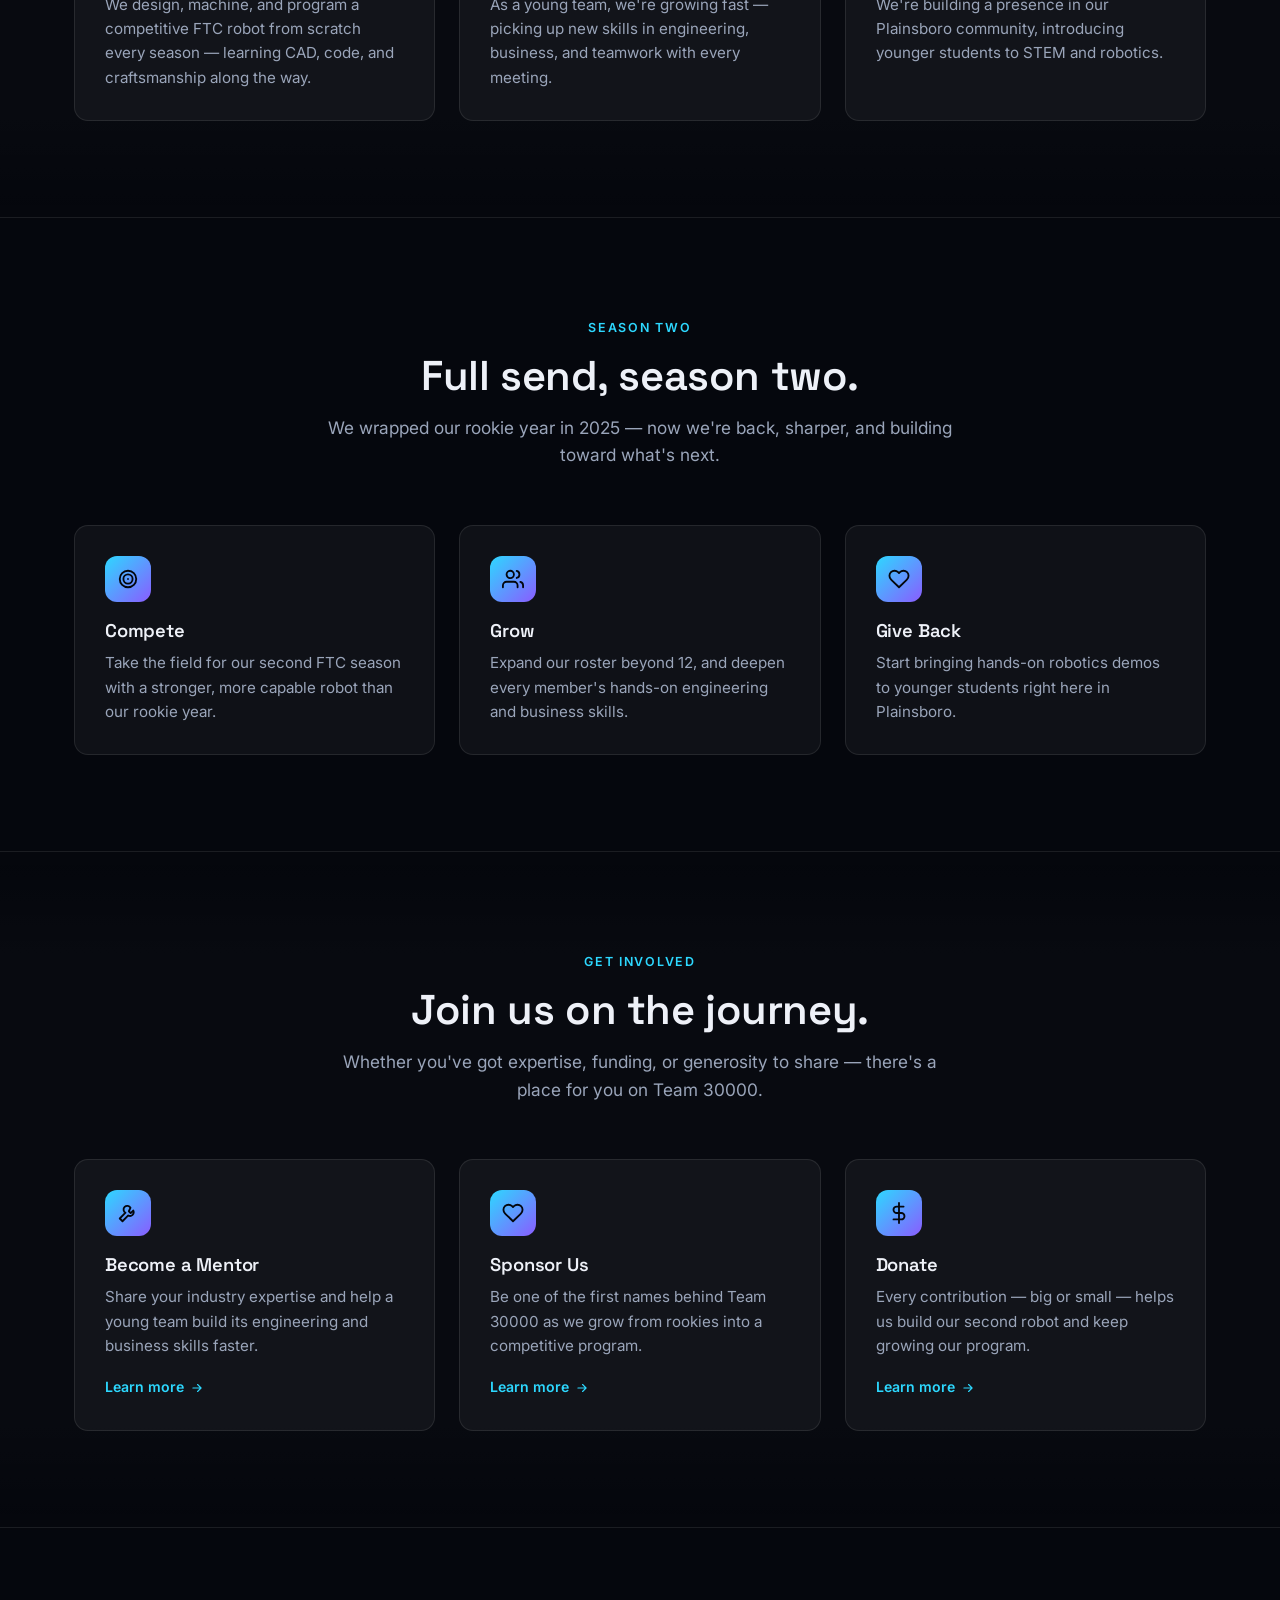
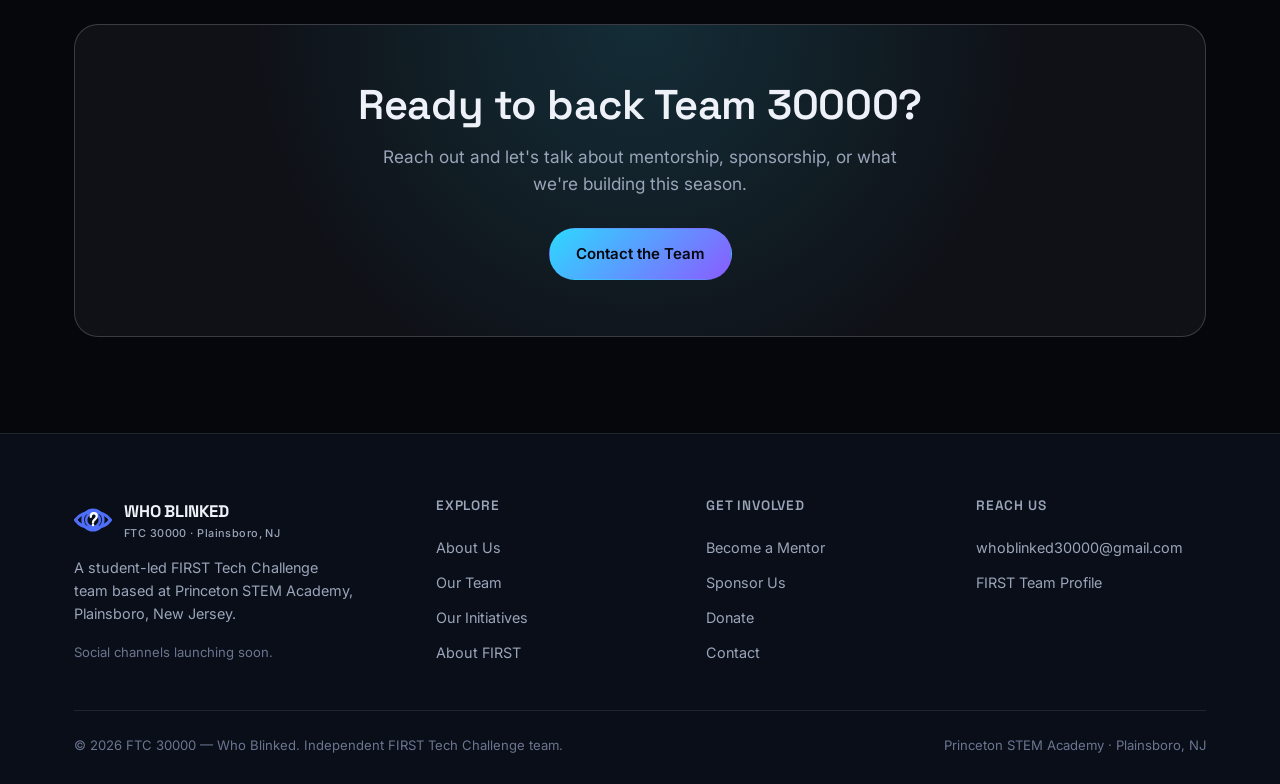
==== commit 58191110: "Add real team logo mark, fix grade-level copy Replace the placeholder eye icon in the nav/footer/fav" ====
--- a/index.html
+++ b/index.html
@@ -5,7 +5,7 @@
 <meta name="viewport" content="width=device-width, initial-scale=1.0">
 <title>Who Blinked | FTC Team 30000</title>
 <meta name="description" content="FTC 30000 Who Blinked is a student-led FIRST Tech Challenge robotics team of 12 students based at Princeton STEM Academy in Plainsboro, NJ.">
-<link rel="icon" href="data:image/svg+xml,<svg xmlns=%22http://www.w3.org/2000/svg%22 viewBox=%220 0 100 100%22><circle cx=%2250%22 cy=%2250%22 r=%2248%22 fill=%22%2305070d%22/><path d=%22M10,50 C30,20 70,20 90,50 C70,80 30,80 10,50 Z%22 fill=%22none%22 stroke=%22%232dd8ff%22 stroke-width=%226%22/><circle cx=%2250%22 cy=%2250%22 r=%2214%22 fill=%22%238a5cff%22/></svg>">
+<link rel="icon" href="data:image/svg+xml,<svg xmlns=%22http://www.w3.org/2000/svg%22 viewBox=%220 0 100 100%22><circle cx=%2250%22 cy=%2250%22 r=%2248%22 fill=%22%23000000%22/><path d=%22M8,50 C26,26 74,26 92,50 C74,74 26,74 8,50 Z%22 fill=%22none%22 stroke=%22%234f6ffa%22 stroke-width=%228%22/><circle cx=%2250%22 cy=%2250%22 r=%2216%22 fill=%22none%22 stroke=%22%234f6ffa%22 stroke-width=%226%22/><path d=%22M45,44 C45,40 47,37 51,37 C55,37 57,40 57,43 C57,46 54,48 52,50 C51,51 50,52 50,54%22 stroke=%22%23ffffff%22 stroke-width=%225%22 stroke-linecap=%22round%22 fill=%22none%22/><circle cx=%2250%22 cy=%2260%22 r=%223%22 fill=%22%23ffffff%22/></svg>">
 <link rel="stylesheet" href="css/style.css">
 </head>
 <body>
@@ -14,8 +14,11 @@
   <nav class="nav">
     <a href="index.html" class="brand">
       <svg class="brand-eye" viewBox="0 0 100 100" fill="none">
-        <path d="M10,50 C30,20 70,20 90,50 C70,80 30,80 10,50 Z" style="stroke:var(--accent)" stroke-width="6"/>
-        <circle cx="50" cy="50" r="14" style="fill:var(--accent-2)"/>
+        <path d="M4,50 C24,22 76,22 96,50 C76,78 24,78 4,50 Z" stroke="#4f6ffa" stroke-width="8" stroke-linejoin="round"/>
+        <circle cx="50" cy="50" r="27" stroke="#4f6ffa" stroke-width="7"/>
+        <circle cx="50" cy="50" r="18" stroke="#4f6ffa" stroke-width="6.5"/>
+        <path d="M44,42 C44,36 47,32 52,32 C57,32 60,36 60,40 C60,45 56,47 53,50 C51,52 50,54 50,57" stroke="#ffffff" stroke-width="6" stroke-linecap="round" fill="none"/>
+        <circle cx="50" cy="63" r="3.4" fill="#ffffff"/>
       </svg>
       <span>WHO BLINKED<small>FTC 30000 · Plainsboro, NJ</small></span>
     </a>
@@ -66,8 +69,8 @@
         <h1 class="title">Robots don't blink.<br>Neither do <span class="text-gradient">we.</span></h1>
         <p class="lead">
           FTC Team 30000 — Who Blinked. A student-led robotics team of 12, based at Princeton STEM
-          Academy in Plainsboro, NJ. Rookies turned sophomores, building a sharper robot — and a
-          bigger team — every season.
+          Academy in Plainsboro, NJ. Now in our second season, building a sharper robot — and a
+          bigger team — every year.
         </p>
         <div class="btn-row">
           <a href="team.html" class="btn btn-primary">Meet the Team</a>
@@ -154,7 +157,7 @@
     <div class="container">
       <div class="section-head center reveal">
         <div class="eyebrow">Season Two</div>
-        <h2 class="title">Full send, sophomore season.</h2>
+        <h2 class="title">Full send, season two.</h2>
         <p class="lead">We wrapped our rookie year in 2025 — now we're back, sharper, and building toward what's next.</p>
       </div>
 
@@ -239,8 +242,11 @@
       <div class="footer-brand">
         <a href="index.html" class="brand">
           <svg class="brand-eye" viewBox="0 0 100 100" fill="none">
-            <path d="M10,50 C30,20 70,20 90,50 C70,80 30,80 10,50 Z" style="stroke:var(--accent)" stroke-width="6"/>
-            <circle cx="50" cy="50" r="14" style="fill:var(--accent-2)"/>
+            <path d="M4,50 C24,22 76,22 96,50 C76,78 24,78 4,50 Z" stroke="#4f6ffa" stroke-width="8" stroke-linejoin="round"/>
+            <circle cx="50" cy="50" r="27" stroke="#4f6ffa" stroke-width="7"/>
+            <circle cx="50" cy="50" r="18" stroke="#4f6ffa" stroke-width="6.5"/>
+            <path d="M44,42 C44,36 47,32 52,32 C57,32 60,36 60,40 C60,45 56,47 53,50 C51,52 50,54 50,57" stroke="#ffffff" stroke-width="6" stroke-linecap="round" fill="none"/>
+            <circle cx="50" cy="63" r="3.4" fill="#ffffff"/>
           </svg>
           <span>WHO BLINKED<small>FTC 30000 · Plainsboro, NJ</small></span>
         </a>
--- a/css/style.css
+++ b/css/style.css
@@ -345,7 +345,7 @@
     top: var(--header-h);
     left: 0;
     right: 0;
-    bottom: 0;
+    height: calc(100vh - var(--header-h));
     flex-direction: column;
     align-items: stretch;
     gap: 2px;
@@ -878,6 +878,91 @@
 
 .contact-tiles { display: grid; grid-template-columns: repeat(3, 1fr); gap: 20px; margin-bottom: 48px; }
 
+/* ---------- inquiry form ---------- */
+.form-card {
+  background: var(--surface);
+  border: 1px solid var(--border-strong);
+  border-radius: var(--radius-lg);
+  padding: 48px;
+  max-width: 720px;
+  margin-inline: auto;
+}
+
+.form-card-head { text-align: center; margin-bottom: 34px; }
+.form-card-head h2 { margin-bottom: 8px; }
+
+.form-row {
+  display: grid;
+  grid-template-columns: 1fr 1fr;
+  gap: 20px;
+}
+
+.form-group { margin-bottom: 20px; }
+
+.form-group label {
+  display: block;
+  font-size: 0.85rem;
+  font-weight: 600;
+  color: var(--text);
+  margin-bottom: 8px;
+}
+
+.form-group label .optional {
+  font-weight: 400;
+  color: var(--text-dimmer);
+}
+
+.form-group input,
+.form-group select,
+.form-group textarea {
+  width: 100%;
+  background: var(--bg-alt);
+  border: 1px solid var(--border-strong);
+  border-radius: var(--radius-sm);
+  padding: 13px 16px;
+  font: inherit;
+  font-size: 0.95rem;
+  color: var(--text);
+  transition: border-color 0.2s var(--ease), box-shadow 0.2s var(--ease);
+}
+
+.form-group textarea { resize: vertical; min-height: 130px; }
+
+.form-group input::placeholder,
+.form-group textarea::placeholder { color: var(--text-dimmer); }
+
+.form-group input:focus,
+.form-group select:focus,
+.form-group textarea:focus {
+  outline: none;
+  border-color: var(--accent);
+  box-shadow: 0 0 0 3px rgba(45, 216, 255, 0.15);
+}
+
+.form-group select {
+  appearance: none;
+  background-image: url("data:image/svg+xml,%3Csvg xmlns='http://www.w3.org/2000/svg' viewBox='0 0 12 12' fill='none'%3E%3Cpath d='M2 4l4 4 4-4' stroke='%239aa5ba' stroke-width='1.5' stroke-linecap='round' stroke-linejoin='round'/%3E%3C/svg%3E");
+  background-repeat: no-repeat;
+  background-position: right 16px center;
+  padding-right: 40px;
+}
+
+.form-group select:invalid { color: var(--text-dimmer); }
+.form-group select option { color: var(--text); background: var(--bg-alt); }
+
+.form-status {
+  font-size: 0.88rem;
+  margin-bottom: 18px;
+  min-height: 1.2em;
+}
+.form-status.success { color: var(--accent); }
+.form-status.error { color: var(--accent-warm); }
+
+@media (max-width: 640px) {
+  .form-card { padding: 30px 22px; }
+  .form-row { grid-template-columns: 1fr; }
+}
+
 .tag-list { display: flex; flex-wrap: wrap; gap: 10px; margin-top: 18px; }
 
 /* ---------- responsive ---------- */
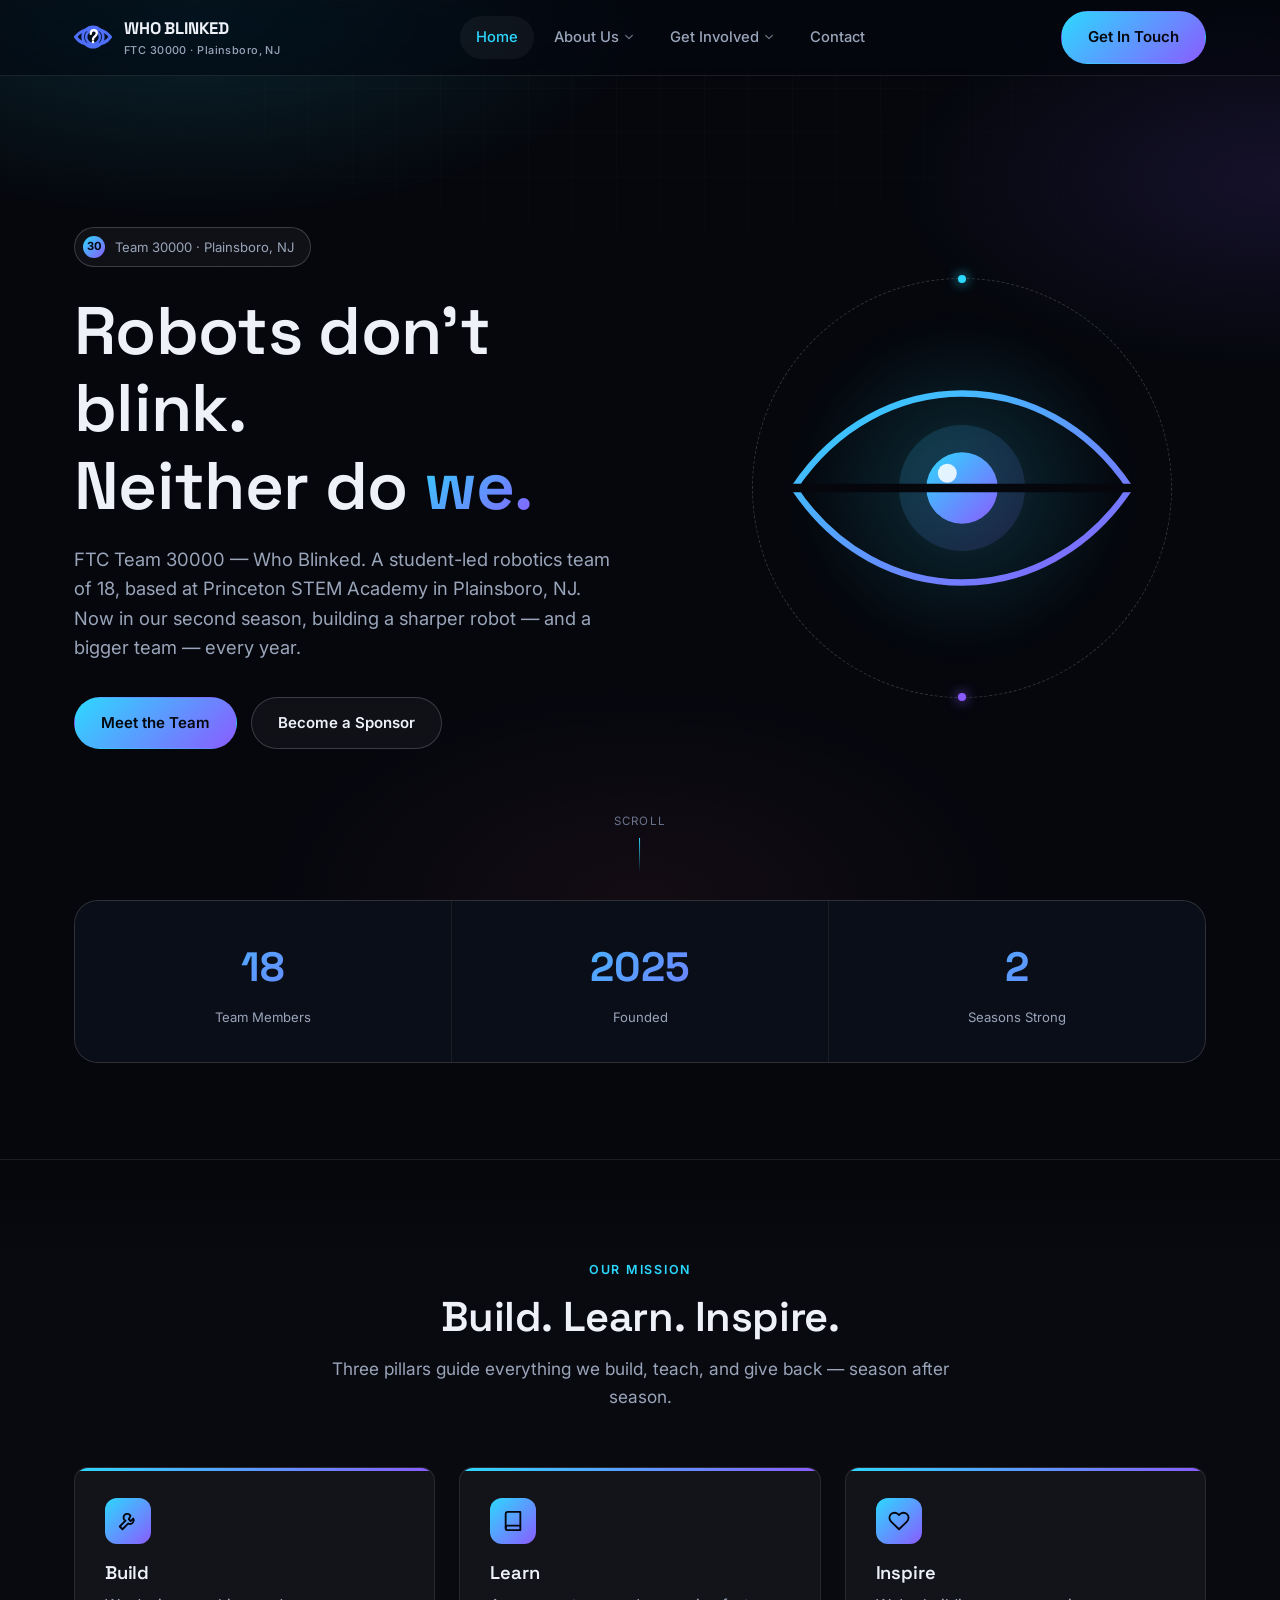
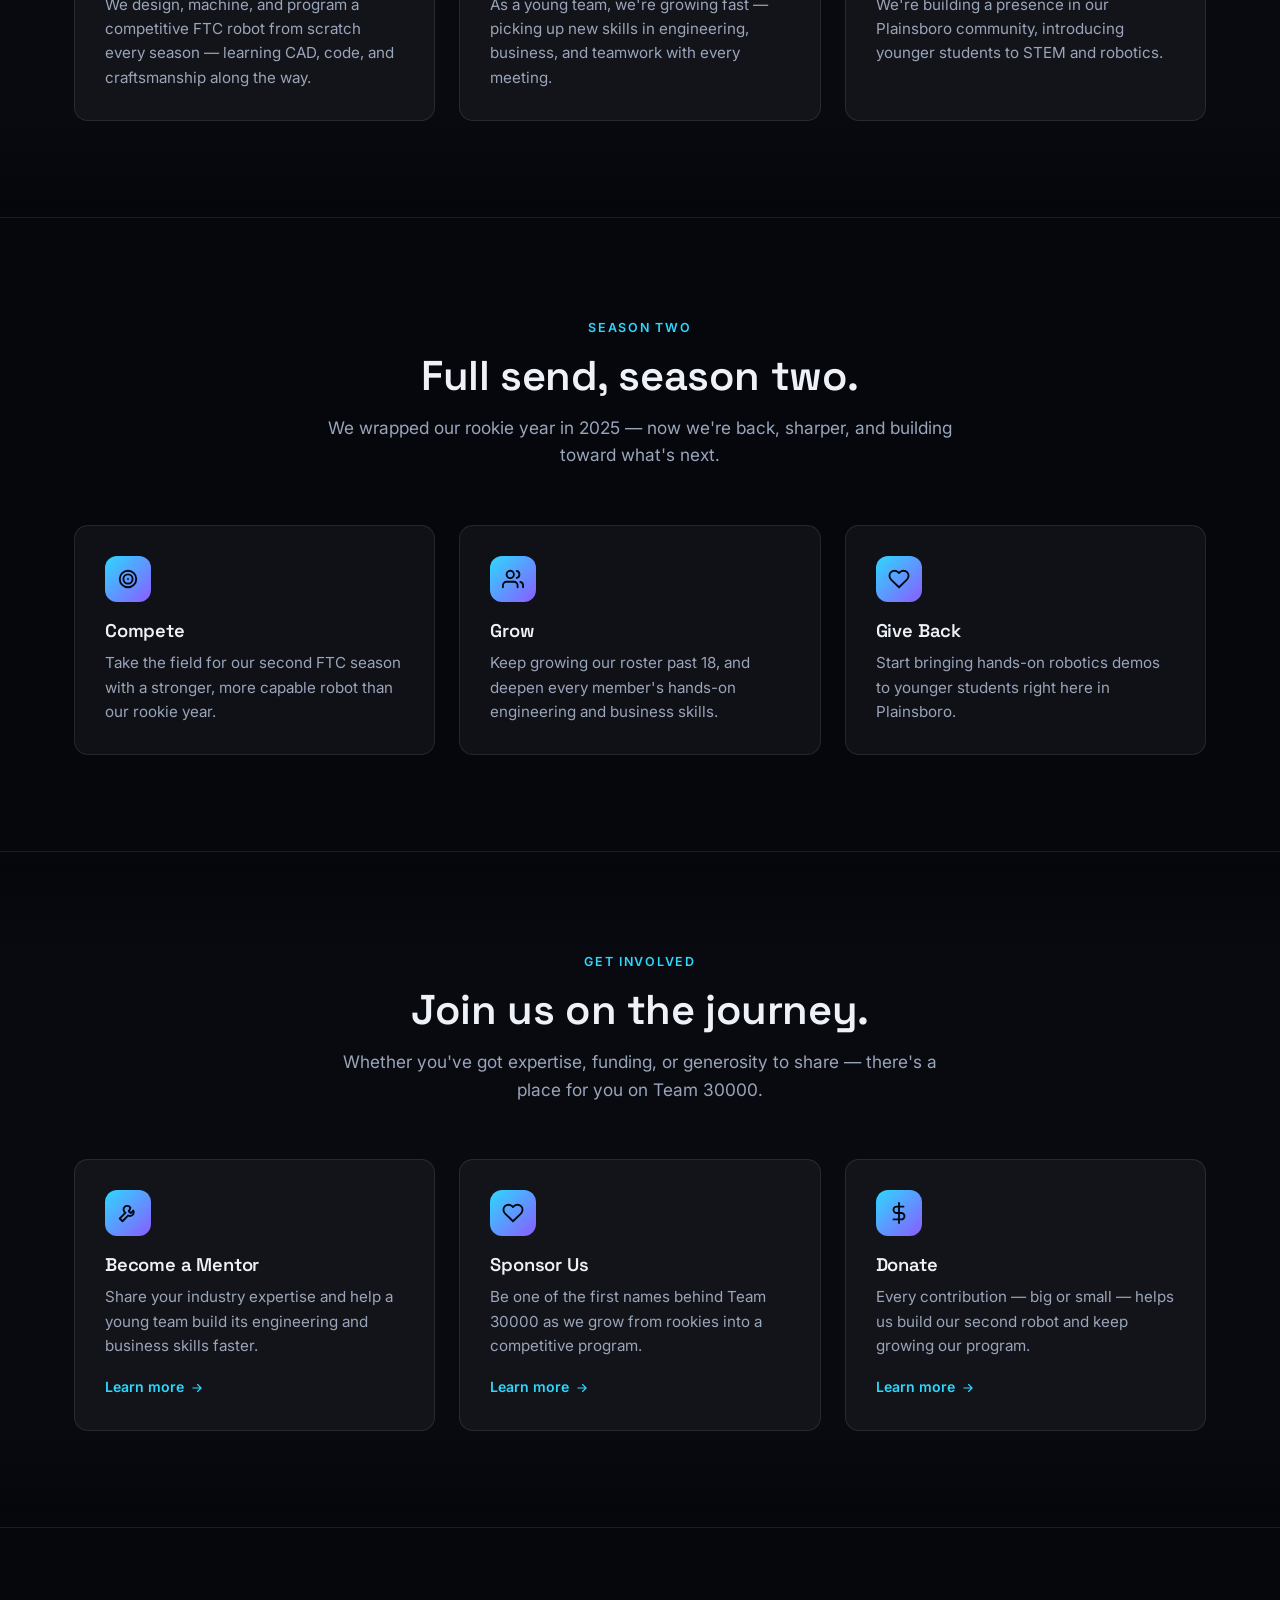
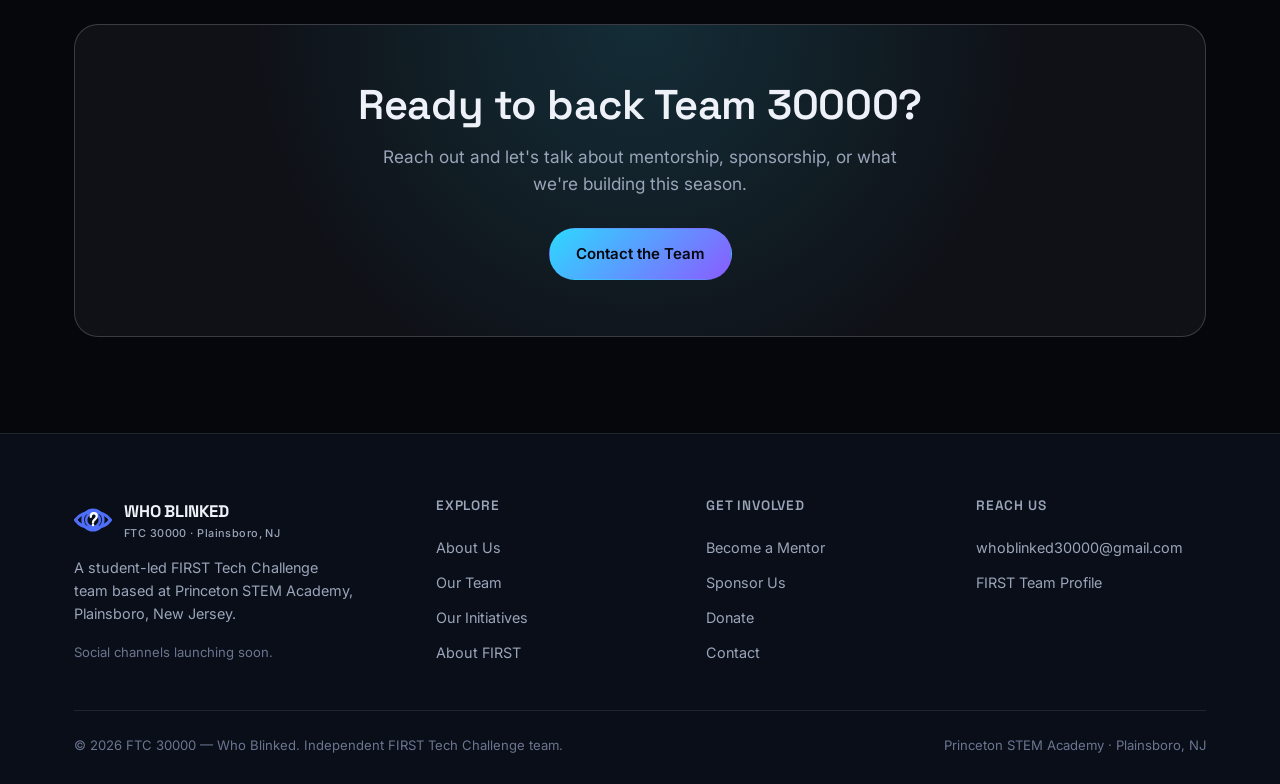
==== commit 5ee945f2: "Update roster count from 12 to 18 members Correct member count across all copy (hero, meta descripti" ====
--- a/index.html
+++ b/index.html
@@ -4,7 +4,7 @@
 <meta charset="UTF-8">
 <meta name="viewport" content="width=device-width, initial-scale=1.0">
 <title>Who Blinked | FTC Team 30000</title>
-<meta name="description" content="FTC 30000 Who Blinked is a student-led FIRST Tech Challenge robotics team of 12 students based at Princeton STEM Academy in Plainsboro, NJ.">
+<meta name="description" content="FTC 30000 Who Blinked is a student-led FIRST Tech Challenge robotics team of 18 students based at Princeton STEM Academy in Plainsboro, NJ.">
 <link rel="icon" href="data:image/svg+xml,<svg xmlns=%22http://www.w3.org/2000/svg%22 viewBox=%220 0 100 100%22><circle cx=%2250%22 cy=%2250%22 r=%2248%22 fill=%22%23000000%22/><path d=%22M8,50 C26,26 74,26 92,50 C74,74 26,74 8,50 Z%22 fill=%22none%22 stroke=%22%234f6ffa%22 stroke-width=%228%22/><circle cx=%2250%22 cy=%2250%22 r=%2216%22 fill=%22none%22 stroke=%22%234f6ffa%22 stroke-width=%226%22/><path d=%22M45,44 C45,40 47,37 51,37 C55,37 57,40 57,43 C57,46 54,48 52,50 C51,51 50,52 50,54%22 stroke=%22%23ffffff%22 stroke-width=%225%22 stroke-linecap=%22round%22 fill=%22none%22/><circle cx=%2250%22 cy=%2260%22 r=%223%22 fill=%22%23ffffff%22/></svg>">
 <link rel="stylesheet" href="css/style.css">
 </head>
@@ -68,7 +68,7 @@
         </div>
         <h1 class="title">Robots don't blink.<br>Neither do <span class="text-gradient">we.</span></h1>
         <p class="lead">
-          FTC Team 30000 — Who Blinked. A student-led robotics team of 12, based at Princeton STEM
+          FTC Team 30000 — Who Blinked. A student-led robotics team of 18, based at Princeton STEM
           Academy in Plainsboro, NJ. Now in our second season, building a sharper robot — and a
           bigger team — every year.
         </p>
@@ -108,7 +108,7 @@
   <section class="section" style="padding-top:0;">
     <div class="container reveal">
       <div class="stat-bar stat-bar-3">
-        <div class="stat"><div class="num" data-count="12">0</div><div class="label">Team Members</div></div>
+        <div class="stat"><div class="num" data-count="18">0</div><div class="label">Team Members</div></div>
         <div class="stat"><div class="num">2025</div><div class="label">Founded</div></div>
         <div class="stat"><div class="num" data-count="2">0</div><div class="label">Seasons Strong</div></div>
       </div>
@@ -170,7 +170,7 @@
         <div class="card reveal reveal-delay-1">
           <div class="card-icon"><svg viewBox="0 0 24 24" fill="none"><path d="M17 21v-2a4 4 0 00-4-4H5a4 4 0 00-4 4v2" stroke="currentColor" stroke-width="2" stroke-linecap="round" stroke-linejoin="round"/><circle cx="9" cy="7" r="4" stroke="currentColor" stroke-width="2"/><path d="M23 21v-2a4 4 0 00-3-3.87" stroke="currentColor" stroke-width="2" stroke-linecap="round"/><path d="M16 3.13a4 4 0 010 7.75" stroke="currentColor" stroke-width="2" stroke-linecap="round"/></svg></div>
           <h3>Grow</h3>
-          <p>Expand our roster beyond 12, and deepen every member's hands-on engineering and business skills.</p>
+          <p>Keep growing our roster past 18, and deepen every member's hands-on engineering and business skills.</p>
         </div>
         <div class="card reveal reveal-delay-2">
           <div class="card-icon"><svg viewBox="0 0 24 24" fill="none"><path d="M20.8 4.6a5.5 5.5 0 00-7.8 0L12 5.6l-1-1a5.5 5.5 0 00-7.8 7.8l1 1L12 21l7.8-7.6 1-1a5.5 5.5 0 000-7.8z" stroke="currentColor" stroke-width="2" stroke-linejoin="round"/></svg></div>
